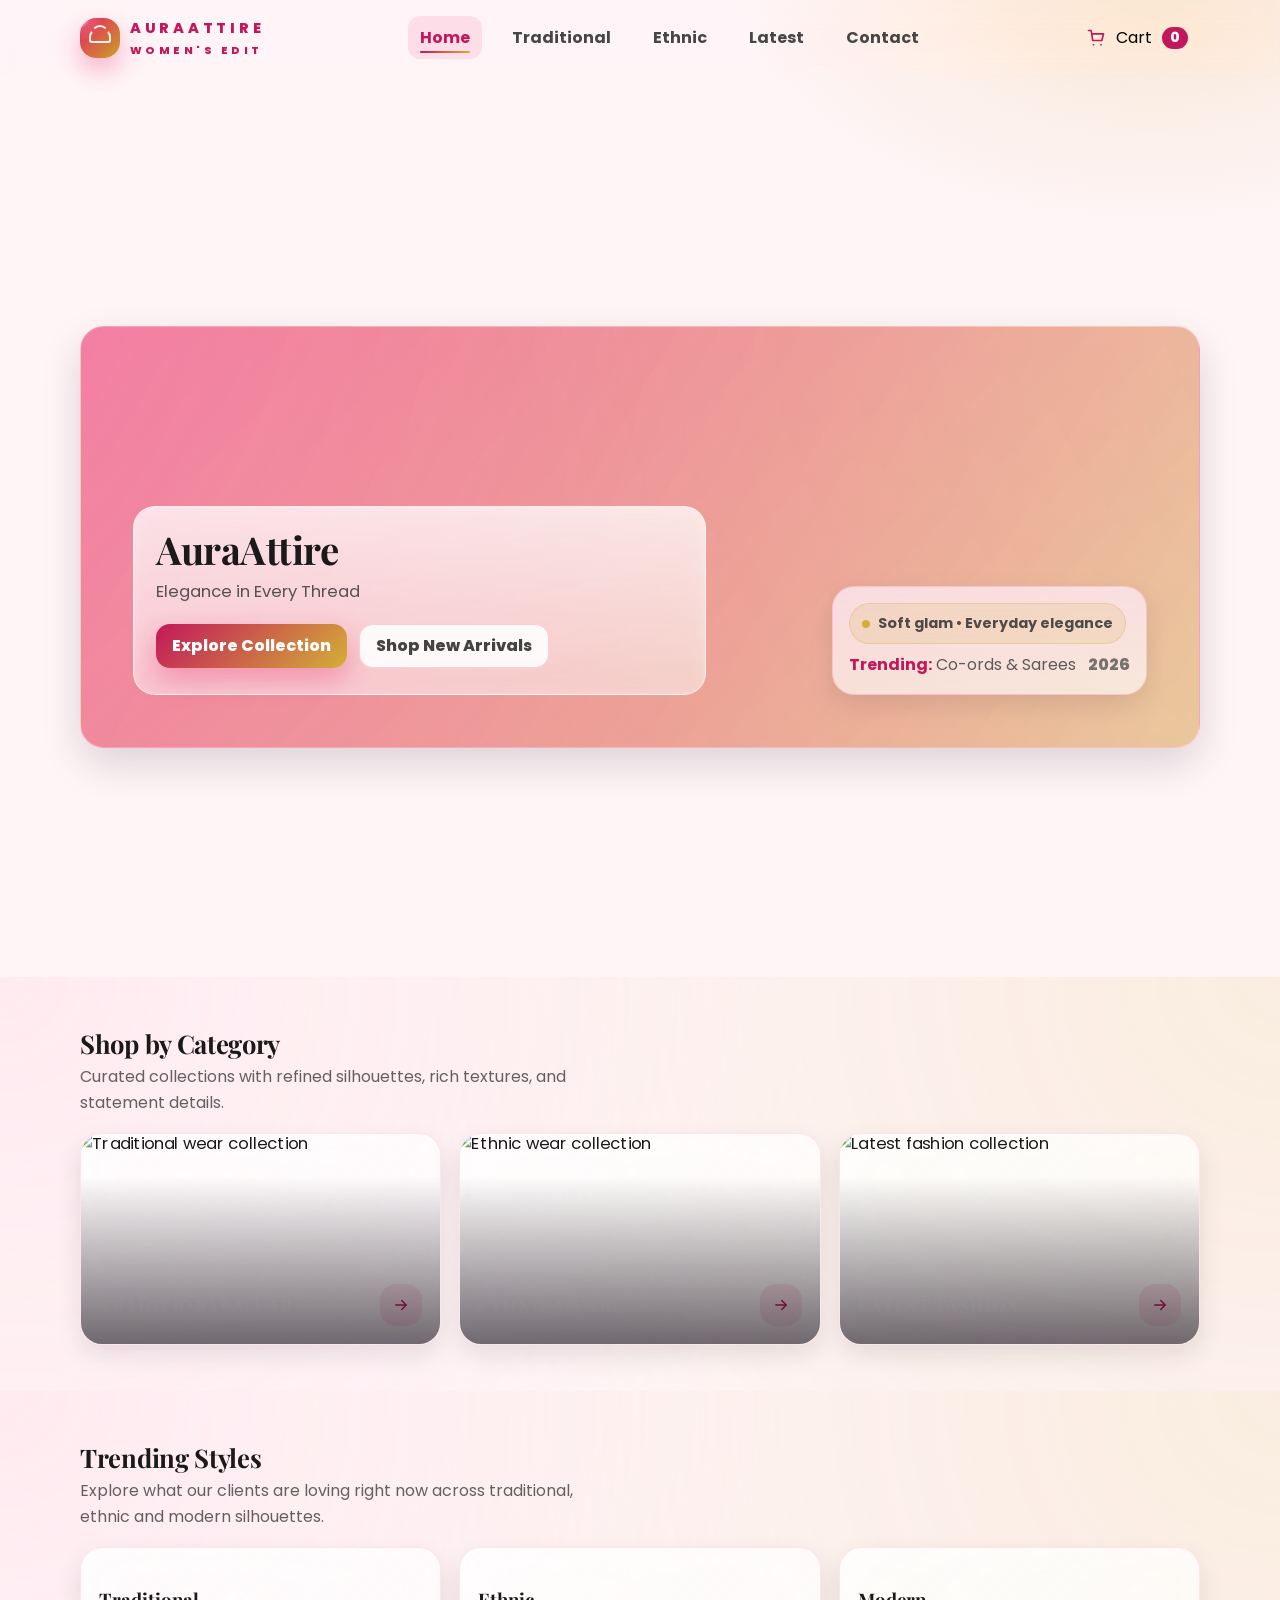
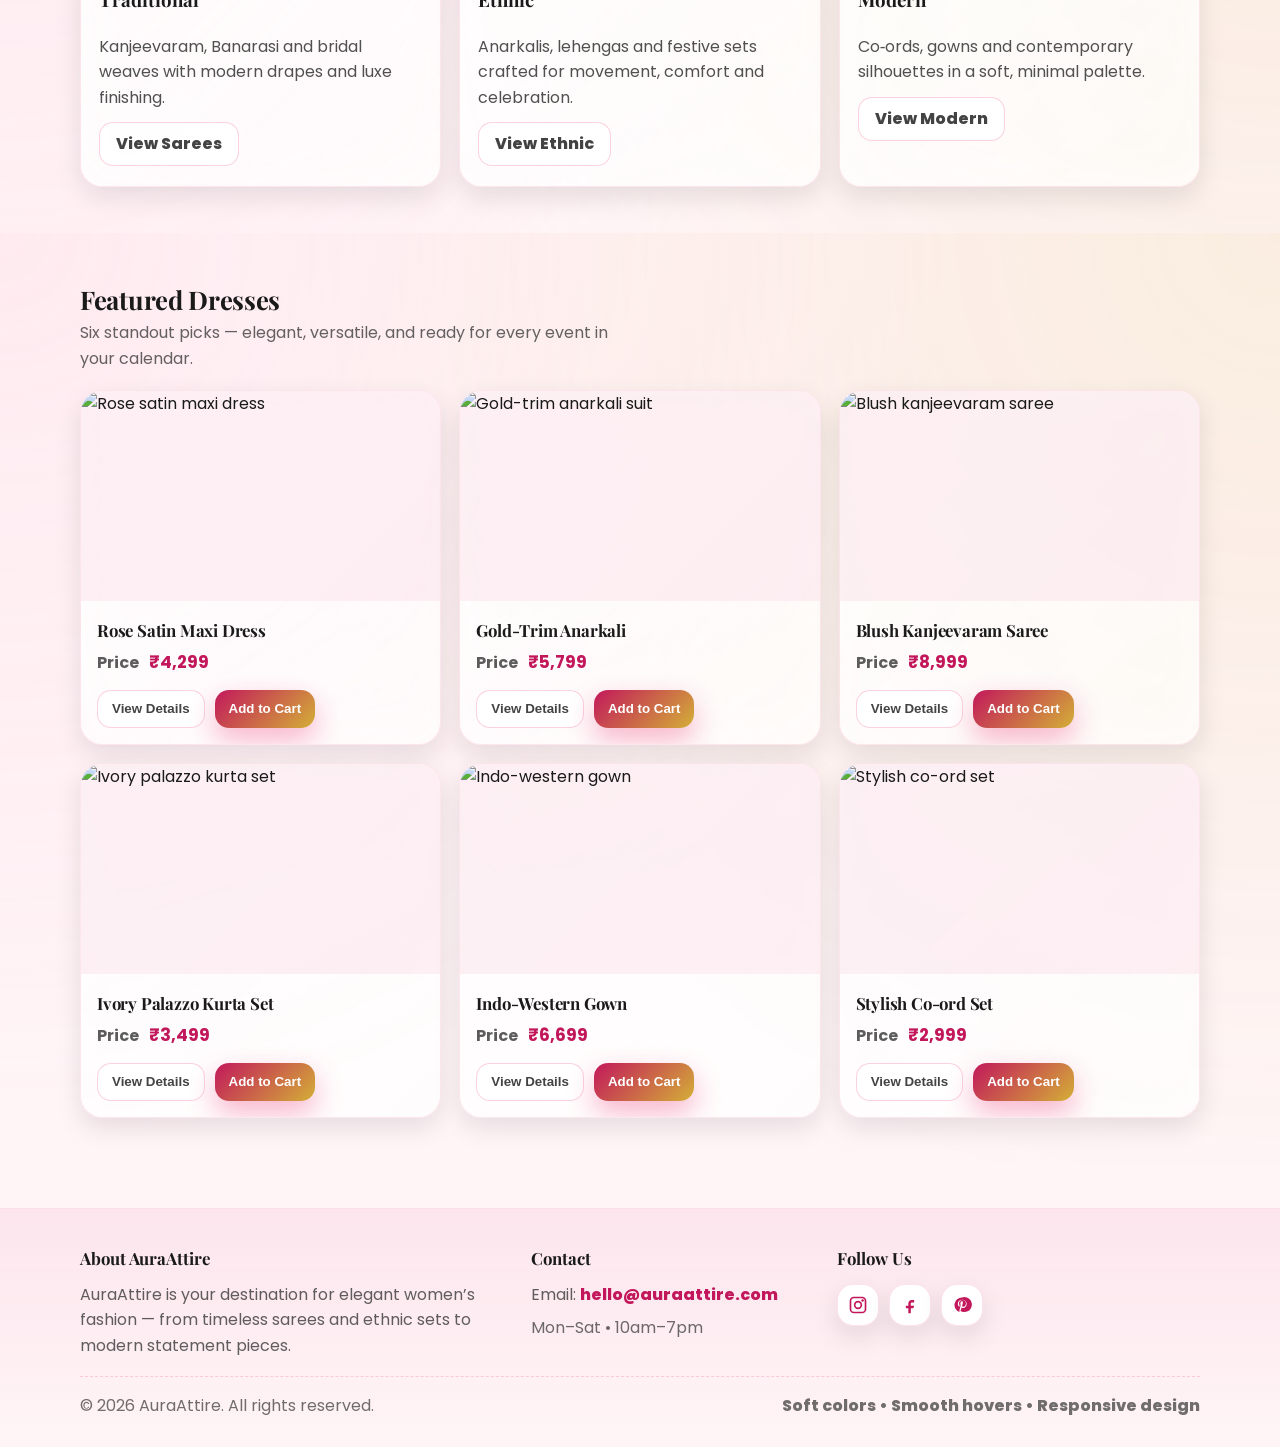
==== index.html @ 2ecc5da8 "Initial commit" ====
<!doctype html>
<html lang="en">
  <head>
    <meta charset="UTF-8" />
    <meta name="viewport" content="width=device-width, initial-scale=1.0" />
    <title>AuraAttire | Women’s Fashion</title>
    <link rel="preconnect" href="https://fonts.googleapis.com" />
    <link rel="preconnect" href="https://fonts.gstatic.com" crossorigin />
    <link
      href="https://fonts.googleapis.com/css2?family=Playfair+Display:wght@500;600;700;800&family=Poppins:wght@300;400;500;600;700;800&display=swap"
      rel="stylesheet"
    />
    <link rel="stylesheet" href="css/style.css" />
    <script defer src="js/script.js"></script>
  </head>
  <body>
    <a class="skip-link" href="#main">Skip to content</a>

    <header class="site-header">
      <div class="container nav" role="navigation" aria-label="Primary">
        <a class="logo" href="index.html" aria-label="AuraAttire home">
          <span class="logo-badge" aria-hidden="true"></span>
          <span class="logo-text-main">
            <span class="logo-wordmark">AuraAttire</span>
            <span class="logo-tagline">WOMEN'S EDIT</span>
          </span>
        </a>

        <button class="nav-toggle" type="button" aria-label="Open menu" aria-expanded="false">
          <span class="burger" aria-hidden="true">
            <span></span><span></span><span></span>
          </span>
        </button>

        <ul class="nav-links">
          <li><a class="active" href="index.html">Home</a></li>
          <li><a href="traditional.html">Traditional</a></li>
          <li><a href="ethnic.html">Ethnic</a></li>
          <li><a href="latest.html">Latest</a></li>
          <li><a href="contact.html">Contact</a></li>
        </ul>

        <div class="nav-right">
          <button class="cart cart-trigger" type="button" aria-label="Open cart">
            <svg class="cart-icon" viewBox="0 0 24 24" fill="none" aria-hidden="true">
              <path
                d="M7 7h14l-2 8H8L7 7Z"
                stroke="currentColor"
                stroke-width="2"
                stroke-linejoin="round"
              />
              <path d="M7 7 6 3H3" stroke="currentColor" stroke-width="2" stroke-linecap="round" />
              <path d="M9 21a1 1 0 1 0 0-2 1 1 0 0 0 0 2Z" fill="currentColor" />
              <path d="M18 21a1 1 0 1 0 0-2 1 1 0 0 0 0 2Z" fill="currentColor" />
            </svg>
            <span>Cart</span>
            <span id="cart-count" class="cart-count" aria-label="Items in cart">0</span>
          </button>
        </div>
      </div>
    </header>

    <main id="main">
      <div class="cart-overlay" aria-hidden="true">
        <aside class="cart-panel" aria-label="Shopping cart" aria-hidden="true">
          <header>
            <div>
              <h2>Your Cart</h2>
              <p class="cart-tagline">Review your AuraAttire favourites.</p>
            </div>
            <button class="cart-close" type="button" data-close-cart aria-label="Close cart">×</button>
          </header>
          <div class="cart-body">
            <p class="cart-empty">Your cart is empty. Add a few dresses you love.</p>
            <ul class="cart-items"></ul>
          </div>
          <div class="cart-summary">
            <div class="cart-summary-row">
              <span>Total</span>
              <strong class="cart-subtotal-amount">₹0</strong>
            </div>
            <div class="cart-actions">
              <button class="btn btn-outline" type="button" data-clear-cart>Clear</button>
              <button class="btn btn-primary" type="button" data-checkout>Proceed to Checkout</button>
            </div>
          </div>
        </aside>
      </div>
      <section class="hero">
        <div
          class="container hero-surface"
          style="
            --hero-image: url('https://images.unsplash.com/photo-1520975958221-4fc6a31ff2f6?auto=format&fit=crop&w=1600&q=80');
          "
        >
          <div class="hero-inner">
            <div class="hero-copy">
              <h1>AuraAttire</h1>
              <p>Elegance in Every Thread</p>
              <div class="hero-cta">
                <a class="btn btn-primary btn-wide" href="#categories">Explore Collection</a>
                <a class="btn btn-outline btn-wide" href="latest.html">Shop New Arrivals</a>
              </div>
            </div>

            <div class="hero-aside" aria-hidden="true">
              <div class="hero-chip">
                <div class="badge"><span class="dot"></span> Soft glam • Everyday elegance</div>
                <div class="line">
                  <span><strong>Trending:</strong> Co-ords & Sarees</span>
                  <span style="color: rgba(51, 51, 51, 0.65); font-weight: 800">2026</span>
                </div>
              </div>
            </div>
          </div>
        </div>
      </section>

      <section class="section" id="categories">
        <div class="container">
          <div class="section-head">
            <div>
              <h2>Shop by Category</h2>
              <p>Curated collections with refined silhouettes, rich textures, and statement details.</p>
            </div>
          </div>

          <div class="grid cols-3">
            <a class="card category-card" href="traditional.html">
              <div class="thumb">
                <img
                  src="https://images.unsplash.com/photo-1600185365483-26d7a4cc7519?auto=format&fit=crop&w=1200&q=80"
                  alt="Traditional wear collection"
                  loading="lazy"
                />
              </div>
              <div class="content">
                <h3>Traditional Wear</h3>
                <span class="arrow" aria-hidden="true">
                  <svg viewBox="0 0 24 24" width="18" height="18" fill="none">
                    <path d="M5 12h12" stroke="currentColor" stroke-width="2" stroke-linecap="round" />
                    <path
                      d="M13 6l6 6-6 6"
                      stroke="currentColor"
                      stroke-width="2"
                      stroke-linecap="round"
                      stroke-linejoin="round"
                    />
                  </svg>
                </span>
              </div>
            </a>

            <a class="card category-card" href="ethnic.html">
              <div class="thumb">
                <img
                  src="https://images.unsplash.com/photo-1520975742035-66ee20023ba6?auto=format&fit=crop&w=1200&q=80"
                  alt="Ethnic wear collection"
                  loading="lazy"
                />
              </div>
              <div class="content">
                <h3>Ethnic Wear</h3>
                <span class="arrow" aria-hidden="true">
                  <svg viewBox="0 0 24 24" width="18" height="18" fill="none">
                    <path d="M5 12h12" stroke="currentColor" stroke-width="2" stroke-linecap="round" />
                    <path
                      d="M13 6l6 6-6 6"
                      stroke="currentColor"
                      stroke-width="2"
                      stroke-linecap="round"
                      stroke-linejoin="round"
                    />
                  </svg>
                </span>
              </div>
            </a>

            <a class="card category-card" href="latest.html">
              <div class="thumb">
                <img
                  src="https://images.unsplash.com/photo-1520975682035-66ee20023ba6?auto=format&fit=crop&w=1200&q=80"
                  alt="Latest fashion collection"
                  loading="lazy"
                />
              </div>
              <div class="content">
                <h3>Latest Fashion</h3>
                <span class="arrow" aria-hidden="true">
                  <svg viewBox="0 0 24 24" width="18" height="18" fill="none">
                    <path d="M5 12h12" stroke="currentColor" stroke-width="2" stroke-linecap="round" />
                    <path
                      d="M13 6l6 6-6 6"
                      stroke="currentColor"
                      stroke-width="2"
                      stroke-linecap="round"
                      stroke-linejoin="round"
                    />
                  </svg>
                </span>
              </div>
            </a>
          </div>
        </div>
      </section>

      <section class="section">
        <div class="container">
          <div class="section-head">
            <div>
              <h2>Trending Styles</h2>
              <p>Explore what our clients are loving right now across traditional, ethnic and modern silhouettes.</p>
            </div>
          </div>

          <div class="grid cols-3">
            <article class="card">
              <div class="content" style="padding: 18px 18px 20px">
                <h3>Traditional</h3>
                <p style="margin: 6px 0 12px; color: rgba(26, 26, 26, 0.76)">
                  Kanjeevaram, Banarasi and bridal weaves with modern drapes and luxe finishing.
                </p>
                <a href="traditional.html" class="btn btn-outline btn-wide">View Sarees</a>
              </div>
            </article>

            <article class="card">
              <div class="content" style="padding: 18px 18px 20px">
                <h3>Ethnic</h3>
                <p style="margin: 6px 0 12px; color: rgba(26, 26, 26, 0.76)">
                  Anarkalis, lehengas and festive sets crafted for movement, comfort and celebration.
                </p>
                <a href="ethnic.html" class="btn btn-outline btn-wide">View Ethnic</a>
              </div>
            </article>

            <article class="card">
              <div class="content" style="padding: 18px 18px 20px">
                <h3>Modern</h3>
                <p style="margin: 6px 0 12px; color: rgba(26, 26, 26, 0.76)">
                  Co‑ords, gowns and contemporary silhouettes in a soft, minimal palette.
                </p>
                <a href="latest.html" class="btn btn-outline btn-wide">View Modern</a>
              </div>
            </article>
          </div>
        </div>
      </section>

      <section class="section">
        <div class="container">
          <div class="section-head">
            <div>
              <h2>Featured Dresses</h2>
              <p>Six standout picks — elegant, versatile, and ready for every event in your calendar.</p>
            </div>
          </div>

          <div class="grid products">
            <article class="card product-card" data-name="Rose Satin Maxi Dress" data-price="₹4,299">
              <div class="thumb">
                <img
                  src="https://images.unsplash.com/photo-1520975867597-0e8a0c2c18b8?auto=format&fit=crop&w=1200&q=80"
                  alt="Rose satin maxi dress"
                  loading="lazy"
                />
              </div>
              <div class="content">
                <h3>Rose Satin Maxi Dress</h3>
                <p class="price">Price <span>₹4,299</span></p>
                <div class="actions">
                  <button class="btn btn-outline view-details" type="button">View Details</button>
                  <button class="btn btn-primary add-to-cart" type="button">Add to Cart</button>
                </div>
              </div>
            </article>

            <article class="card product-card" data-name="Gold-Trim Anarkali" data-price="₹5,799">
              <div class="thumb">
                <img
                  src="https://images.unsplash.com/photo-1542291026-7eec264c27ff?auto=format&fit=crop&w=1200&q=80"
                  alt="Gold-trim anarkali suit"
                  loading="lazy"
                />
              </div>
              <div class="content">
                <h3>Gold-Trim Anarkali</h3>
                <p class="price">Price <span>₹5,799</span></p>
                <div class="actions">
                  <button class="btn btn-outline view-details" type="button">View Details</button>
                  <button class="btn btn-primary add-to-cart" type="button">Add to Cart</button>
                </div>
              </div>
            </article>

            <article class="card product-card" data-name="Blush Kanjeevaram Saree" data-price="₹8,999">
              <div class="thumb">
                <img
                  src="https://images.unsplash.com/photo-1520975940101-3d0e38f8a1a2?auto=format&fit=crop&w=1200&q=80"
                  alt="Blush kanjeevaram saree"
                  loading="lazy"
                />
              </div>
              <div class="content">
                <h3>Blush Kanjeevaram Saree</h3>
                <p class="price">Price <span>₹8,999</span></p>
                <div class="actions">
                  <button class="btn btn-outline view-details" type="button">View Details</button>
                  <button class="btn btn-primary add-to-cart" type="button">Add to Cart</button>
                </div>
              </div>
            </article>

            <article class="card product-card" data-name="Ivory Palazzo Kurta Set" data-price="₹3,499">
              <div class="thumb">
                <img
                  src="https://images.unsplash.com/photo-1512436991641-6745cdb1723f?auto=format&fit=crop&w=1200&q=80"
                  alt="Ivory palazzo kurta set"
                  loading="lazy"
                />
              </div>
              <div class="content">
                <h3>Ivory Palazzo Kurta Set</h3>
                <p class="price">Price <span>₹3,499</span></p>
                <div class="actions">
                  <button class="btn btn-outline view-details" type="button">View Details</button>
                  <button class="btn btn-primary add-to-cart" type="button">Add to Cart</button>
                </div>
              </div>
            </article>

            <article class="card product-card" data-name="Indo‑Western Gown" data-price="₹6,699">
              <div class="thumb">
                <img
                  src="https://images.unsplash.com/photo-1520975939237-9a0b9f3dd5e0?auto=format&fit=crop&w=1200&q=80"
                  alt="Indo-western gown"
                  loading="lazy"
                />
              </div>
              <div class="content">
                <h3>Indo‑Western Gown</h3>
                <p class="price">Price <span>₹6,699</span></p>
                <div class="actions">
                  <button class="btn btn-outline view-details" type="button">View Details</button>
                  <button class="btn btn-primary add-to-cart" type="button">Add to Cart</button>
                </div>
              </div>
            </article>

            <article class="card product-card" data-name="Stylish Co‑ord Set" data-price="₹2,999">
              <div class="thumb">
                <img
                  src="https://images.unsplash.com/photo-1520975909451-6e3f1d89c823?auto=format&fit=crop&w=1200&q=80"
                  alt="Stylish co-ord set"
                  loading="lazy"
                />
              </div>
              <div class="content">
                <h3>Stylish Co‑ord Set</h3>
                <p class="price">Price <span>₹2,999</span></p>
                <div class="actions">
                  <button class="btn btn-outline view-details" type="button">View Details</button>
                  <button class="btn btn-primary add-to-cart" type="button">Add to Cart</button>
                </div>
              </div>
            </article>
          </div>
        </div>
      </section>

      <footer class="footer">
        <div class="container">
          <div class="footer-grid">
            <div>
              <h3>About AuraAttire</h3>
              <p>
                AuraAttire is your destination for elegant women’s fashion — from timeless sarees and ethnic sets to modern
                statement pieces.
              </p>
            </div>
            <div>
              <h3>Contact</h3>
              <p>Email: <a href="mailto:hello@auraattire.com" style="color: var(--primary); font-weight: 800">hello@auraattire.com</a></p>
              <p style="margin-top: 8px; color: rgba(51, 51, 51, 0.72)">Mon–Sat • 10am–7pm</p>
            </div>
            <div>
              <h3>Follow Us</h3>
              <div class="social" aria-label="Social links">
                <a href="#" aria-label="Instagram">
                  <svg viewBox="0 0 24 24" fill="none" aria-hidden="true">
                    <path
                      d="M7 3h10a4 4 0 0 1 4 4v10a4 4 0 0 1-4 4H7a4 4 0 0 1-4-4V7a4 4 0 0 1 4-4Z"
                      stroke="currentColor"
                      stroke-width="2"
                    />
                    <path
                      d="M12 16a4 4 0 1 0 0-8 4 4 0 0 0 0 8Z"
                      stroke="currentColor"
                      stroke-width="2"
                    />
                    <path d="M17.5 6.5h.01" stroke="currentColor" stroke-width="3" stroke-linecap="round" />
                  </svg>
                </a>
                <a href="#" aria-label="Facebook">
                  <svg viewBox="0 0 24 24" fill="none" aria-hidden="true">
                    <path
                      d="M14 9h3V6h-3c-2.2 0-4 1.8-4 4v3H7v3h3v6h3v-6h3l1-3h-4v-3c0-.6.4-1 1-1Z"
                      fill="currentColor"
                    />
                  </svg>
                </a>
                <a href="#" aria-label="Pinterest">
                  <svg viewBox="0 0 24 24" fill="none" aria-hidden="true">
                    <path
                      d="M12 3a9 9 0 0 0-3 17.5c-.1-.8-.1-2 .1-2.9l1.3-5.4S10.1 11 10.1 10c0-1.4.8-2.4 1.8-2.4.8 0 1.2.6 1.2 1.4 0 .9-.5 2.2-.8 3.4-.2 1 .4 1.8 1.4 1.8 1.7 0 3-1.8 3-4.3 0-2.2-1.6-3.8-4-3.8-2.7 0-4.3 2-4.3 4.1 0 .8.3 1.7.7 2.2.1.1.1.2.1.3l-.3 1.1c0 .2-.2.2-.3.1-1-.5-1.6-2-1.6-3.2 0-2.6 1.9-5 5.5-5 2.9 0 5.1 2.1 5.1 4.8 0 2.9-1.8 5.2-4.3 5.2-.8 0-1.6-.4-1.8-.9l-.5 2c-.2.8-.6 1.8-.9 2.4A9 9 0 1 0 12 3Z"
                      fill="currentColor"
                    />
                  </svg>
                </a>
              </div>
            </div>
          </div>

          <div class="footnote">
            <span>© <span id="year">2026</span> AuraAttire. All rights reserved.</span>
            <span style="font-weight: 750">Soft colors • Smooth hovers • Responsive design</span>
          </div>
        </div>
      </footer>
    </main>

    <script>
      document.getElementById("year").textContent = String(new Date().getFullYear());
    </script>
  </body>
</html>
---- css/style.css ----
:root{
  --primary:#C2185B;
  --primary-deep:#8C1341;
  --secondary:#F8BBD0;
  --accent:#D4AF37;
  --accent-soft:rgba(201,162,39,.18);
  --text:#1A1A1A;
  --bg:#FFF5F7;
  --card:#ffffff;
  --muted:#6b6b6b;
  --shadow:0 16px 40px rgba(15, 5, 20, .14);
  --shadow-soft:0 10px 26px rgba(15, 5, 20, .10);
  --radius:22px;
  --radius-sm:16px;
  --max:1120px;
  --hero-parallax:0px;
}

*{box-sizing:border-box}
html{
  scroll-behavior:smooth;
}
html,body{
  min-height:100%;
}
body{
  margin:0;
  font-family:"Poppins", system-ui, -apple-system, BlinkMacSystemFont, "Segoe UI", sans-serif;
  color:var(--text);
  background:
    radial-gradient(1100px 550px at 20% -10%, rgba(233,30,99,.14), transparent 55%),
    radial-gradient(900px 500px at 90% 0%, rgba(201,162,39,.16), transparent 45%),
    var(--bg);
  line-height:1.6;
  -webkit-font-smoothing:antialiased;
  transition:background .6s ease, color .3s ease;
}

html:not(.page-ready) body{
  opacity:0;
  transform:translateY(8px);
}
html.page-ready body{
  opacity:1;
  transform:translateY(0);
  transition:opacity .55s ease, transform .55s ease;
}

h1,h2,h3{
  font-family:"Playfair Display", "Times New Roman", serif;
}

img{max-width:100%; display:block}
a{color:inherit; text-decoration:none}

.container{
  width:min(var(--max), calc(100% - 40px));
  margin-inline:auto;
}

.skip-link{
  position:absolute;
  left:-999px;
  top:0;
  padding:10px 12px;
  background:var(--card);
  border-radius:10px;
  box-shadow:var(--shadow-soft);
  z-index:1000;
}
.skip-link:focus{left:16px; top:16px}

/* Header / Nav */
.site-header{
  position:sticky;
  top:0;
  z-index:50;
  backdrop-filter:saturate(140%) blur(12px);
  -webkit-backdrop-filter:saturate(140%) blur(12px);
  background:linear-gradient(180deg, rgba(255,245,247,.02), rgba(255,245,247,.08));
  border-bottom:1px solid transparent;
  transition:background .28s ease, box-shadow .28s ease, border-color .28s ease, transform .18s ease;
}
html.is-scrolled .site-header{
  background:rgba(255,245,247,.94);
  border-color:rgba(233,30,99,.10);
  box-shadow:0 10px 30px rgba(15,5,20,.10);
}
.nav{
  height:76px;
  display:flex;
  align-items:center;
  justify-content:space-between;
  gap:16px;
}
.logo{
  font-weight:800;
  letter-spacing:.22em;
  font-size:1.32rem;
  display:flex;
  align-items:center;
  gap:10px;
  text-transform:uppercase;
}
.logo span{color:var(--primary)}
.logo-badge{
  position:relative;
  width:40px; height:40px;
  border-radius:16px;
  background:radial-gradient(circle at 0 0, #fff 0, rgba(255,255,255,.15) 18%, transparent 40%),
             linear-gradient(135deg, rgba(233,30,99,1), rgba(201,162,39,1));
  box-shadow:0 12px 26px rgba(233,30,99,.32);
  flex-shrink:0;
}
.logo-badge::before,
.logo-badge::after{
  content:"";
  position:absolute;
  left:50%;
  transform:translateX(-50%);
}
.logo-badge::before{
  top:11px;
  width:18px;
  height:10px;
  border-radius:8px 8px 3px 3px;
  border:2px solid rgba(255,255,255,.92);
  border-top-color:transparent;
}
.logo-badge::after{
  top:7px;
  width:14px;
  height:8px;
  border-radius:10px 10px 0 0;
  border-top:2px solid rgba(255,255,255,.92);
  border-left:2px solid transparent;
  border-right:2px solid transparent;
}
.logo-text-main{
  display:flex;
  flex-direction:column;
  gap:2px;
}
.logo-wordmark{
  letter-spacing:.26em;
  font-size:.9rem;
}
.logo-tagline{
  font-size:.68rem;
  letter-spacing:.32em;
  text-transform:uppercase;
  color:rgba(51,51,51,.7);
}

.nav-links{
  list-style:none;
  display:flex;
  align-items:center;
  gap:18px;
  margin:0;
  padding:0;
}
.nav-links a{
  position:relative;
  font-weight:650;
  color:rgba(51,51,51,.9);
  padding:10px 12px;
  border-radius:12px;
  transition:transform .2s ease, background .2s ease, color .2s ease;
}
.nav-links a::after{
  content:"";
  position:absolute;
  left:12px;
  right:12px;
  bottom:6px;
  height:2px;
  border-radius:999px;
  background:linear-gradient(90deg, var(--primary), var(--accent));
  transform-origin:left;
  transform:scaleX(0);
  opacity:0;
  transition:transform .22s ease, opacity .22s ease;
}
.nav-links a:hover{
  background:rgba(233,30,99,.04);
  color:var(--primary);
  transform:translateY(-1px);
}
.nav-links a.active{
  background:rgba(233,30,99,.10);
  color:var(--primary);
}
.nav-links a:hover::after,
.nav-links a.active::after{
  transform:scaleX(1);
  opacity:1;
}

.nav-right{
  display:flex;
  align-items:center;
  gap:10px;
}
.cart{
  display:flex;
  align-items:center;
  gap:10px;
  padding:10px 12px;
  border-radius:14px;
  background:rgba(252,228,236,.70);
  border:1px solid rgba(233,30,99,.10);
}
.cart-trigger{
  cursor:pointer;
  border:none;
  background:transparent;
  font:inherit;
}
.cart-trigger:hover{
  box-shadow:0 10px 24px rgba(233,30,99,.25);
  transform:translateY(-1px);
}
.cart-icon{
  width:20px; height:20px;
  color:var(--primary);
}
.cart-count{
  min-width:26px;
  height:22px;
  padding:0 8px;
  display:inline-flex;
  align-items:center;
  justify-content:center;
  border-radius:999px;
  background:var(--primary);
  color:white;
  font-weight:800;
  font-size:.85rem;
  transition:transform .18s ease;
}
.cart-count.bump{transform:scale(1.12)}

.nav-toggle{
  display:none;
  width:44px; height:44px;
  border-radius:14px;
  border:1px solid rgba(233,30,99,.12);
  background:rgba(255,255,255,.65);
  cursor:pointer;
  align-items:center;
  justify-content:center;
  transition:transform .2s ease, background .2s ease;
}
.nav-toggle:hover{transform:translateY(-1px); background:white}
.burger{
  width:18px; height:14px;
  position:relative;
}
.burger span{
  position:absolute;
  left:0; right:0;
  height:2px;
  background:rgba(51,51,51,.85);
  border-radius:999px;
  transition:transform .2s ease, top .2s ease, opacity .2s ease, width .2s ease;
}
.burger span:nth-child(1){top:0}
.burger span:nth-child(2){top:6px}
.burger span:nth-child(3){top:12px}

body.nav-open .burger span:nth-child(1){top:6px; transform:rotate(45deg)}
body.nav-open .burger span:nth-child(2){opacity:0}
body.nav-open .burger span:nth-child(3){top:6px; transform:rotate(-45deg)}

/* Hero */
.hero{
  position:relative;
  padding:80px 0 60px;
  min-height:100vh;
  display:flex;
  align-items:center;
}
.hero-surface{
  position:relative;
  border-radius:24px;
  overflow:hidden;
  box-shadow:var(--shadow);
  border:1px solid rgba(233,30,99,.10);
  background:
    linear-gradient(120deg, rgba(233,30,99,.35), rgba(201,162,39,.22)),
    var(--hero-image, none);
  background-size:cover;
  background-position:center calc(50% + var(--hero-parallax));
}
.hero-surface::before{
  content:"";
  position:absolute;
  inset:-30%;
  background:
    radial-gradient(circle at 0 0, rgba(255,255,255,.32), transparent 55%),
    radial-gradient(circle at 100% 0, rgba(255,255,255,.16), transparent 55%),
    linear-gradient(135deg, rgba(233,30,99,.58), rgba(201,162,39,.36));
  mix-blend-mode:soft-light;
  opacity:.8;
  pointer-events:none;
  animation:heroGradient 16s ease-in-out infinite alternate;
}
.hero-inner{
  display:grid;
  grid-template-columns: 1.15fr .85fr;
  gap:18px;
  padding:52px;
  min-height:420px;
  align-items:end;
  position:relative;
  z-index:1;
}
.hero-copy{
  padding:22px 22px 26px;
  border-radius:22px;
  background:linear-gradient(180deg, rgba(255,255,255,.82), rgba(255,255,255,.62));
  border:1px solid rgba(255,255,255,.6);
  backdrop-filter: blur(8px);
  -webkit-backdrop-filter: blur(8px);
}
.hero h1{
  margin:0 0 10px;
  font-size:clamp(2.2rem, 3vw, 3.2rem);
  line-height:1.05;
  letter-spacing:-.5px;
}
.hero p{
  margin:0 0 18px;
  color:rgba(51,51,51,.82);
  font-size:1.03rem;
}
.hero-cta{
  display:flex;
  gap:12px;
  flex-wrap:wrap;
}

.hero-aside{
  align-self:stretch;
  display:flex;
  align-items:flex-end;
  justify-content:flex-end;
}
.hero-chip{
  max-width:320px;
  margin-left:auto;
  padding:16px 16px;
  border-radius:22px;
  background:linear-gradient(180deg, rgba(252,228,236,.86), rgba(255,255,255,.62));
  border:1px solid rgba(233,30,99,.14);
  box-shadow:var(--shadow-soft);
}
.hero-chip strong{color:var(--primary)}
.hero-chip .line{
  display:flex;
  align-items:center;
  justify-content:space-between;
  gap:12px;
  margin-top:8px;
  color:rgba(51,51,51,.78);
}
.badge{
  display:inline-flex;
  align-items:center;
  gap:8px;
  padding:8px 12px;
  border-radius:999px;
  background:rgba(201,162,39,.14);
  border:1px solid rgba(201,162,39,.25);
  font-weight:700;
  color:rgba(51,51,51,.86);
  font-size:.9rem;
}
.dot{
  width:8px; height:8px;
  border-radius:999px;
  background:var(--accent);
}

/* Sections */
.section{
  padding:46px 0;
  position:relative;
  isolation:isolate;
}
.section::before{
  content:"";
  position:absolute;
  inset:0;
  background:
    radial-gradient(circle at 0 0, rgba(252,187,208,.26), transparent 60%),
    radial-gradient(circle at 100% 0, rgba(212,175,55,.18), transparent 65%);
  opacity:.65;
  mix-blend-mode:soft-light;
  z-index:-1;
  animation:sectionGlow 24s ease-in-out infinite alternate;
}
.section-head{
  display:flex;
  align-items:flex-end;
  justify-content:space-between;
  gap:18px;
  margin-bottom:18px;
}
.section-head h2{
  margin:0;
  font-size:1.6rem;
  letter-spacing:-.3px;
}
.section-head p{
  margin:0;
  color:rgba(51,51,51,.76);
  max-width:54ch;
}

/* Cards / Grids */
.grid{
  display:grid;
  gap:18px;
}
.grid.cols-3{grid-template-columns:repeat(3, 1fr)}
.grid.products{grid-template-columns:repeat(3, 1fr)}

.card{
  background:linear-gradient(135deg, rgba(255,255,255,.86), rgba(255,255,255,.72));
  border-radius:var(--radius);
  box-shadow:var(--shadow-soft);
  border:1px solid rgba(233,30,99,.10);
  overflow:hidden;
  transition:transform .22s ease, box-shadow .22s ease, border-color .22s ease, background .22s ease;
  backdrop-filter:blur(20px);
}
.card:hover{
  transform:translateY(-6px);
  box-shadow:0 16px 40px rgba(20, 10, 20, .14);
  border-color:rgba(233,30,99,.18);
}

.category-card .thumb{
  height:210px;
  position:relative;
  overflow:hidden;
}
.category-card img{
  width:100%;
  height:100%;
  object-fit:cover;
  transform:scale(1.03);
  transition:transform .35s ease;
  filter:saturate(1.05);
}
.category-card::after{
  content:"";
  position:absolute;
  inset:0;
  background:linear-gradient(180deg, transparent 20%, rgba(10,0,10,.65));
  opacity:.9;
  transition:opacity .35s ease;
  pointer-events:none;
}
.category-card .content{
  position:absolute;
  inset:auto 18px 18px;
  display:flex;
  align-items:center;
  justify-content:space-between;
  gap:12px;
  color:#fff;
}
.category-card h3{
  margin:0;
  font-size:1.08rem;
  letter-spacing:.06em;
  text-transform:uppercase;
}
.arrow{
  width:42px; height:42px;
  border-radius:16px;
  display:grid;
  place-items:center;
  background:rgba(233,30,99,.10);
  color:var(--primary);
  transition:transform .2s ease, background .2s ease;
}
.category-card:hover .arrow{transform:translateX(2px); background:rgba(233,30,99,.14)}

.product-card .thumb{
  height:210px;
  overflow:hidden;
  position:relative;
  background:rgba(252,228,236,.55);
}
.product-card img{
  width:100%;
  height:100%;
  object-fit:cover;
  transition:transform .35s ease;
}
.product-card:hover img{transform:scale(1.08)}
.product-card .content{
  padding:16px;
}
.product-card h3{
  margin:0 0 6px;
  font-size:1.05rem;
  letter-spacing:-.2px;
}
.price{
  display:flex;
  align-items:center;
  gap:10px;
  margin:0 0 14px;
  color:rgba(51,51,51,.80);
  font-weight:700;
}
.price span{
  font-size:1.05rem;
  color:var(--primary);
}
.actions{
  display:flex;
  gap:10px;
}

/* Buttons */
.btn{
  border:none;
  border-radius:14px;
  padding:11px 14px;
  font-weight:800;
  cursor:pointer;
  transition:transform .18s ease, box-shadow .18s ease, background .18s ease, color .18s ease, border-color .18s ease;
  display:inline-flex;
  align-items:center;
  justify-content:center;
  gap:10px;
  line-height:1;
  user-select:none;
  position:relative;
  overflow:hidden;
}
.btn::after{
  content:"";
  position:absolute;
  inset:0;
  background:radial-gradient(circle at center, rgba(255,255,255,.35), transparent 55%);
  opacity:0;
  transform:scale(0.8);
  transition:opacity .25s ease, transform .25s ease;
}
.btn:active{transform:translateY(1px)}
.btn-primary{
  background:linear-gradient(135deg, var(--primary), var(--accent));
  color:white;
  box-shadow:0 12px 28px rgba(233,30,99,.32);
}
.btn-primary:hover{
  box-shadow:0 16px 36px rgba(233,30,99,.4);
  background:linear-gradient(135deg, var(--primary-deep), var(--accent));
}
.btn-primary:hover::after,
.btn-outline:hover::after{
  opacity:1;
  transform:scale(1);
}
.btn-outline{
  background:rgba(255,255,255,.9);
  color:rgba(51,51,51,.92);
  border:1px solid rgba(233,30,99,.20);
}
.btn-outline:hover{
  background:rgba(233,30,99,.06);
  border-color:rgba(233,30,99,.30);
  color:var(--primary);
}
.btn-wide{padding:13px 16px}

/* Page heading */
.page-title{
  display:flex;
  align-items:flex-end;
  justify-content:space-between;
  gap:16px;
  margin:22px 0 6px;
}
.page-title h1{margin:0; font-size:1.8rem}
.crumb{
  color:rgba(51,51,51,.74);
  font-weight:650;
}
.crumb a{color:var(--primary)}

/* Contact */
.contact-wrap{
  display:grid;
  grid-template-columns: 1.15fr .85fr;
  gap:18px;
  align-items:start;
}
.panel{
  background:rgba(255,255,255,.75);
  border:1px solid rgba(233,30,99,.12);
  border-radius:var(--radius);
  box-shadow:var(--shadow-soft);
  padding:18px;
}
form .field{
  display:flex;
  flex-direction:column;
  gap:7px;
  margin-bottom:12px;
}
label{font-weight:750; color:rgba(51,51,51,.86)}
input, textarea{
  width:100%;
  padding:12px 12px;
  border-radius:14px;
  border:1px solid rgba(233,30,99,.18);
  background:rgba(255,255,255,.86);
  outline:none;
  font:inherit;
}
textarea{min-height:140px; resize:vertical}
input:focus, textarea:focus{border-color:rgba(233,30,99,.40); box-shadow:0 0 0 4px rgba(233,30,99,.10)}

.info-list{
  display:grid;
  gap:12px;
}
.info-item{
  padding:14px;
  border-radius:16px;
  background:rgba(252,228,236,.55);
  border:1px solid rgba(233,30,99,.10);
}
.info-item .k{font-weight:850; color:var(--primary)}
.info-item .v{color:rgba(51,51,51,.82)}

/* Footer */
.footer{
  margin-top:44px;
  padding:36px 0 28px;
  background:linear-gradient(180deg, rgba(252,228,236,.96), rgba(255,245,247,1));
  border-top:1px solid rgba(233,30,99,.10);
}
.footer-grid{
  display:grid;
  grid-template-columns: 1.2fr .8fr 1fr;
  gap:16px;
}
.footer h3{
  margin:0 0 10px;
  font-size:1.05rem;
}
.footer p{margin:0; color:rgba(51,51,51,.78)}
.social{
  display:flex;
  gap:10px;
  margin-top:12px;
}
.social a{
  width:42px; height:42px;
  border-radius:16px;
  display:grid;
  place-items:center;
  background:white;
  border:1px solid rgba(233,30,99,.12);
  box-shadow:var(--shadow-soft);
  transition:transform .18s ease, background .18s ease;
}
.social a:hover{transform:translateY(-2px); background:rgba(233,30,99,.07)}
.social svg{width:20px; height:20px; color:var(--primary)}
.footnote{
  margin-top:18px;
  padding-top:16px;
  border-top:1px dashed rgba(233,30,99,.18);
  display:flex;
  justify-content:space-between;
  gap:12px;
  color:rgba(51,51,51,.70);
  flex-wrap:wrap;
}

/* Cart drawer */
.cart-overlay{
  position:fixed;
  inset:0;
  background:rgba(15,5,20,.25);
  backdrop-filter:blur(12px);
  -webkit-backdrop-filter:blur(12px);
  opacity:0;
  pointer-events:none;
  transition:opacity .25s ease;
  z-index:60;
}
.cart-panel{
  position:fixed;
  top:0;
  right:0;
  width:min(360px, 100%);
  height:100%;
  background:linear-gradient(180deg, rgba(255,255,255,.95), rgba(252,228,236,.96));
  box-shadow:-16px 0 40px rgba(15,5,20,.25);
  padding:20px 18px 18px;
  transform:translateX(100%);
  transition:transform .3s ease;
  display:flex;
  flex-direction:column;
  gap:14px;
}
.cart-panel header{
  display:flex;
  justify-content:space-between;
  align-items:center;
  gap:12px;
}
.cart-panel h2{
  margin:0;
  font-size:1.1rem;
}
.cart-tagline{
  margin:0;
  font-size:.8rem;
  color:rgba(51,51,51,.7);
}
.cart-close{
  border:none;
  background:rgba(255,255,255,.9);
  border-radius:999px;
  width:30px;
  height:30px;
  display:grid;
  place-items:center;
  cursor:pointer;
  font-size:1.2rem;
  line-height:1;
}
.cart-body{
  flex:1;
  min-height:0;
  overflow:auto;
  padding-right:4px;
}
.cart-items{
  list-style:none;
  margin:0;
  padding:0;
  display:grid;
  gap:10px;
}
.cart-line{
  display:flex;
  align-items:flex-start;
  justify-content:space-between;
  gap:8px;
  padding:10px 10px;
  border-radius:14px;
  background:rgba(255,255,255,.9);
  border:1px solid rgba(233,30,99,.14);
}
.cart-line .name{
  font-weight:700;
}
.cart-line .meta{
  font-size:.9rem;
  color:rgba(51,51,51,.7);
}
.remove-line{
  border:none;
  background:transparent;
  cursor:pointer;
  font-size:1.1rem;
  line-height:1;
  padding:0 4px;
  color:rgba(51,51,51,.6);
}
.cart-empty{
  padding:10px 2px;
  font-size:.9rem;
  color:rgba(51,51,51,.7);
}
.cart-summary{
  border-top:1px dashed rgba(233,30,99,.25);
  padding-top:10px;
  margin-top:8px;
  display:grid;
  gap:8px;
  font-size:.9rem;
  position:sticky;
  bottom:0;
  background:linear-gradient(180deg, rgba(255,255,255,.96), rgba(252,228,236,.98));
}
.cart-summary-row{
  display:flex;
  justify-content:space-between;
  align-items:center;
}
.cart-summary-row strong{
  font-size:1rem;
}
.cart-actions{
  display:flex;
  gap:8px;
  margin-top:6px;
}
.cart-actions .btn{
  flex:1;
}

body.cart-open .cart-overlay{
  opacity:1;
  pointer-events:auto;
}
body.cart-open .cart-panel{
  transform:translateX(0);
}

body.cart-open{
  overflow:hidden;
}

/* Animations & reveal */
.hero-copy,
.hero-aside{
  opacity:0;
  transform:translateY(18px);
  animation:heroContentIn .8s ease forwards;
}
.hero-aside{animation-delay:.15s}

.reveal-on-scroll{
  opacity:0;
  transform:translateY(26px);
  transition:opacity .6s ease, transform .6s ease;
}
.reveal-on-scroll.in-view{
  opacity:1;
  transform:translateY(0);
}
.grid.products .card.reveal-on-scroll:nth-child(2){transition-delay:.05s}
.grid.products .card.reveal-on-scroll:nth-child(3){transition-delay:.1s}
.grid.products .card.reveal-on-scroll:nth-child(4){transition-delay:.15s}
.grid.products .card.reveal-on-scroll:nth-child(5){transition-delay:.2s}
.grid.products .card.reveal-on-scroll:nth-child(6){transition-delay:.25s}

@keyframes heroGradient{
  0%{
    transform:translate3d(0,0,0) scale(1.05);
    opacity:.85;
  }
  50%{
    transform:translate3d(-3%, -2%, 0) scale(1.08);
    opacity:.95;
  }
  100%{
    transform:translate3d(3%, 2%, 0) scale(1.05);
    opacity:.9;
  }
}

@keyframes heroContentIn{
  from{
    opacity:0;
    transform:translateY(22px) scale(.98);
  }
  to{
    opacity:1;
    transform:translateY(0) scale(1);
  }
}

@keyframes sectionGlow{
  0%{
    transform:translate3d(0,0,0);
  }
  50%{
    transform:translate3d(-4%, 2%, 0);
  }
  100%{
    transform:translate3d(4%, -2%, 0);
  }
}

/* Responsive */
@media (max-width: 960px){
  .hero-inner{grid-template-columns: 1fr; padding:34px; min-height:unset}
  .hero-aside{justify-content:flex-start}
  .grid.products{grid-template-columns:repeat(2, 1fr)}
  .grid.cols-3{grid-template-columns:repeat(2, 1fr)}
  .contact-wrap{grid-template-columns:1fr}
  .footer-grid{grid-template-columns:1fr; gap:18px}
}

@media (max-width: 720px){
  .nav-toggle{display:inline-flex}
  .nav-links{
    position:fixed;
    top:76px;
    left:14px;
    right:14px;
    background:rgba(255,255,255,.92);
    border:1px solid rgba(233,30,99,.12);
    box-shadow:var(--shadow);
    border-radius:22px;
    padding:12px;
    display:none;
    flex-direction:column;
    gap:6px;
  }
  body.nav-open .nav-links{display:flex}
  .nav-links a{width:100%}
  .grid.products{grid-template-columns:1fr}
  .grid.cols-3{grid-template-columns:1fr}
  .hero{padding:42px 0 22px}
}
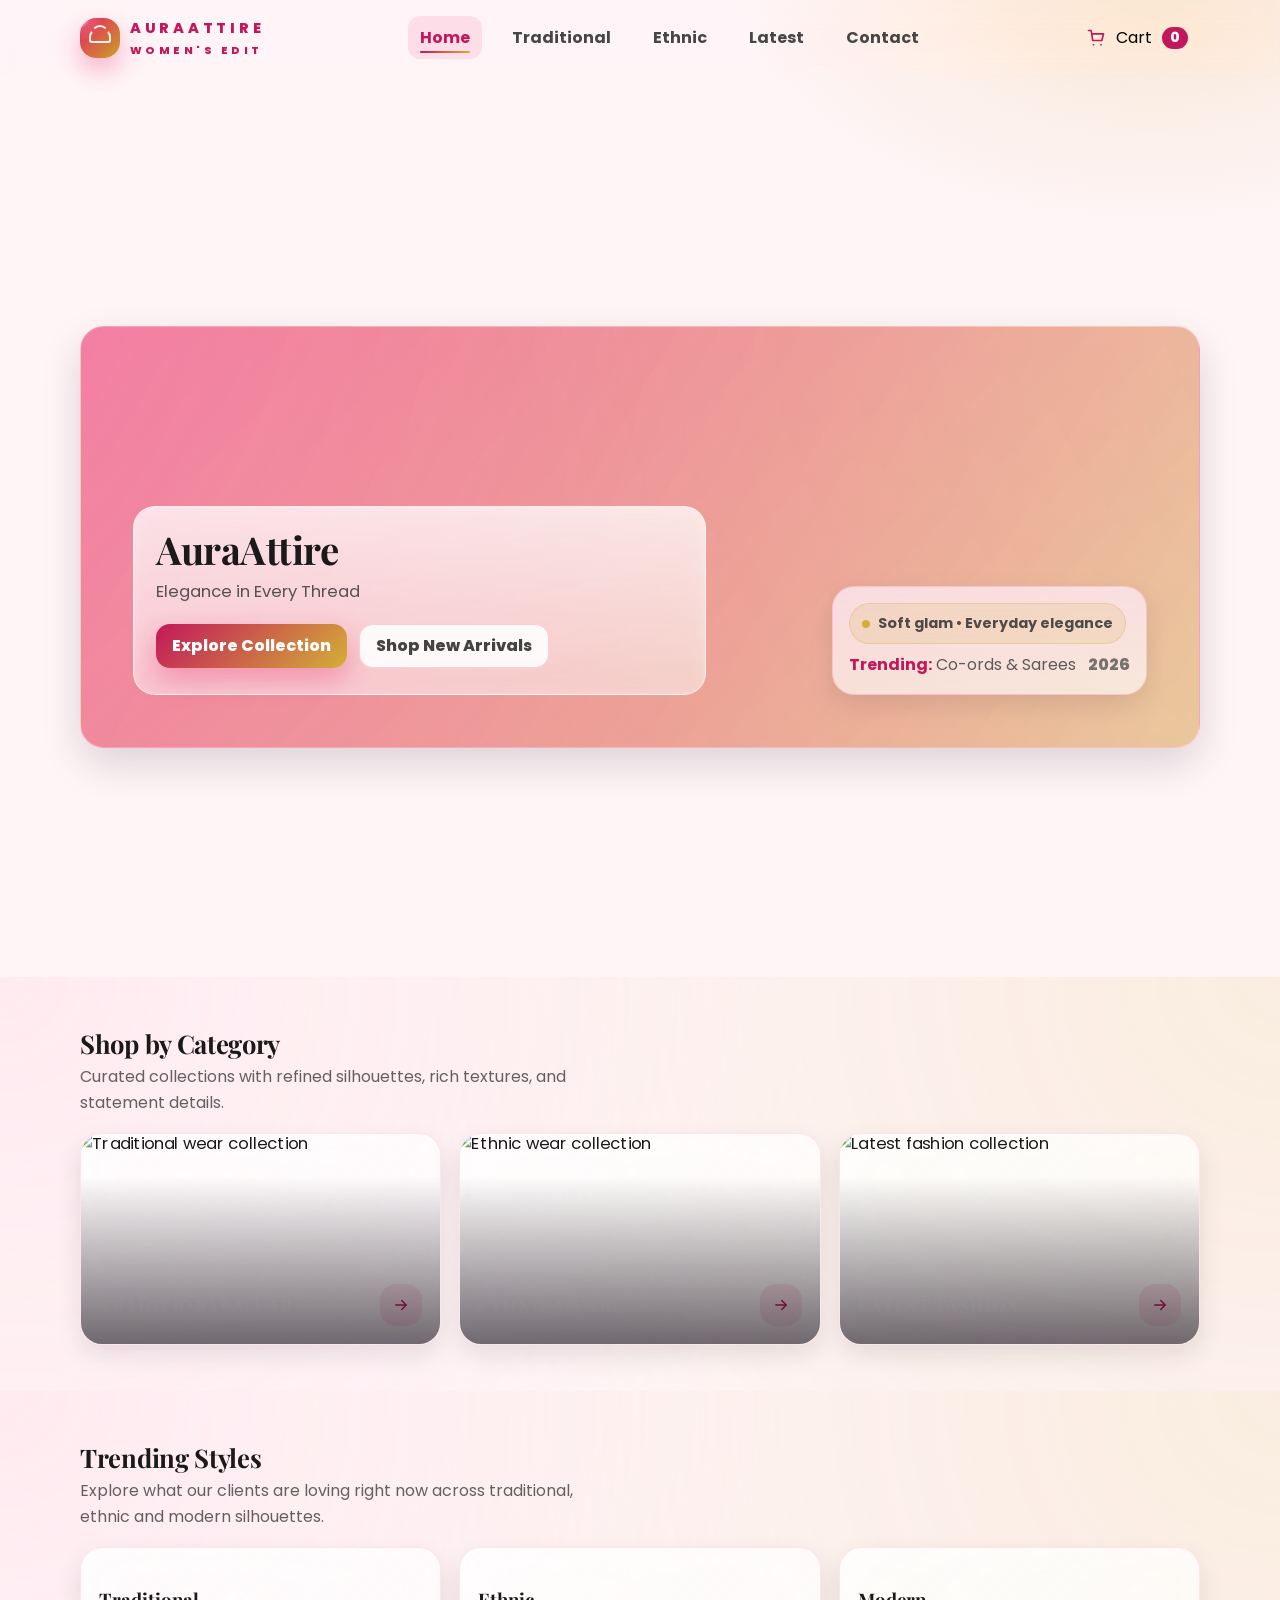
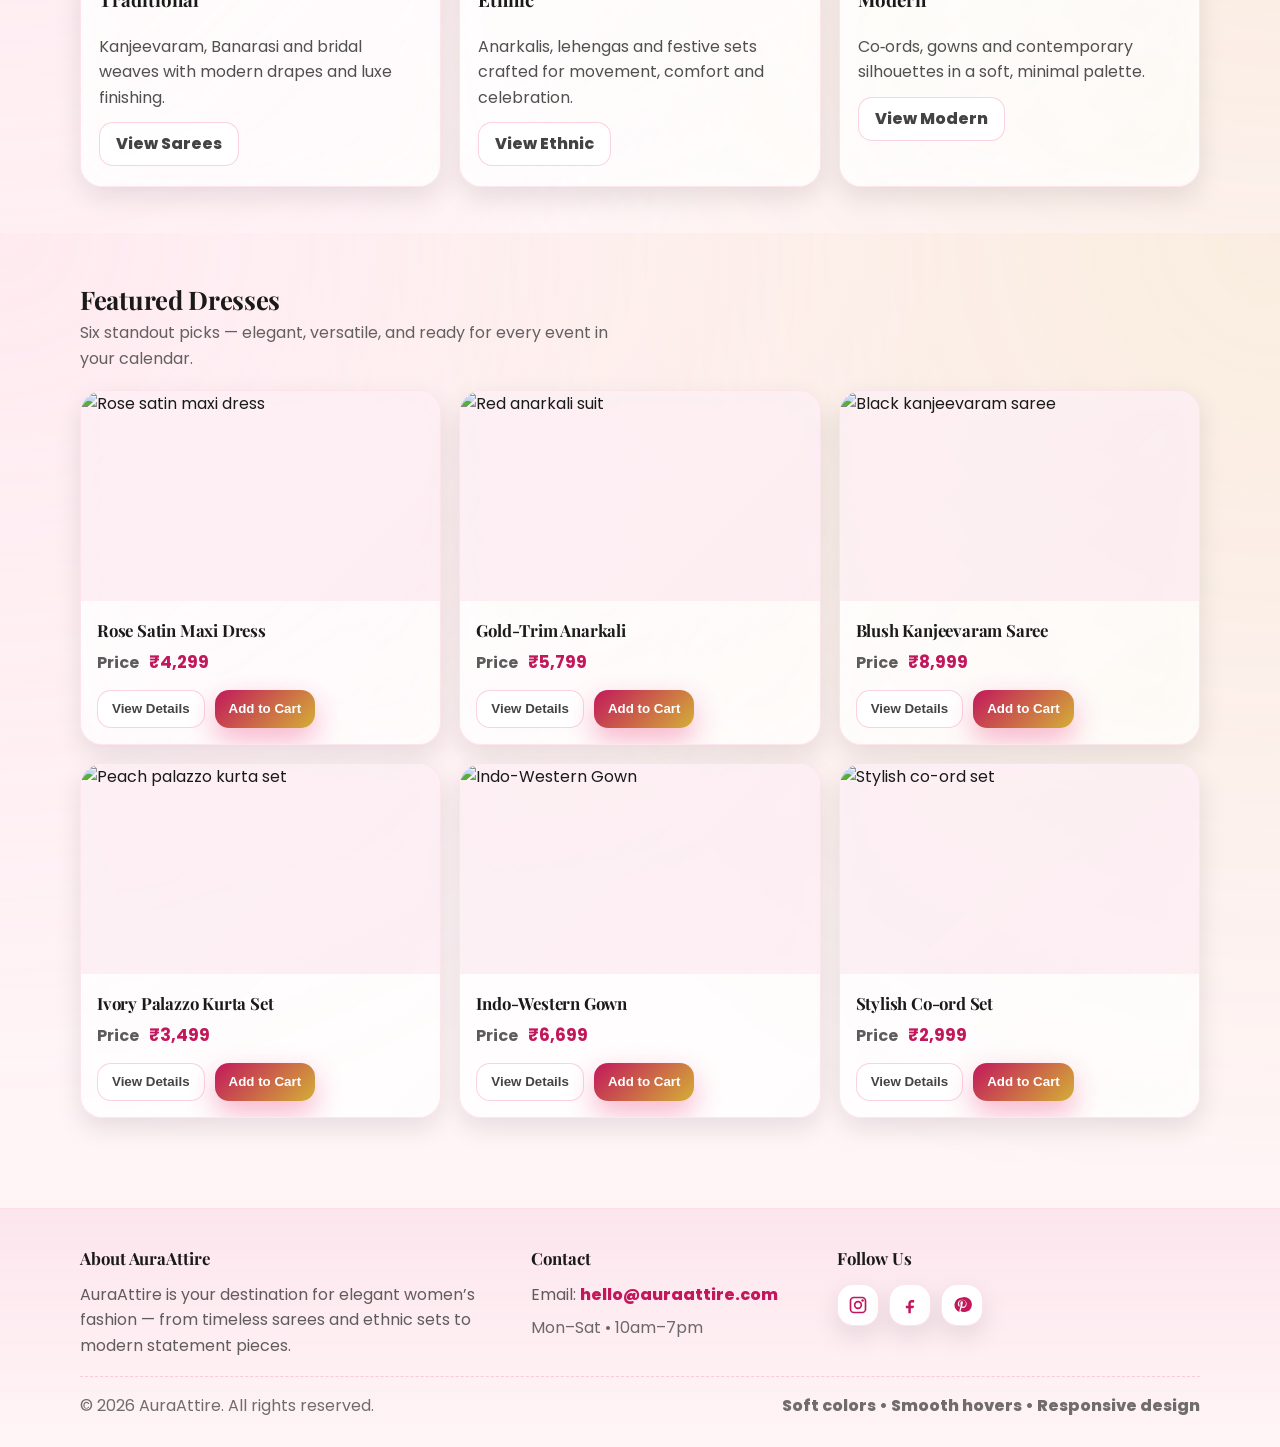
==== commit 72a650bd: "Replace image sources with local files" ====
--- a/index.html
+++ b/index.html
@@ -129,7 +129,7 @@
             <a class="card category-card" href="traditional.html">
               <div class="thumb">
                 <img
-                  src="https://images.unsplash.com/photo-1600185365483-26d7a4cc7519?auto=format&fit=crop&w=1200&q=80"
+                  src="images/kanjivaramsaree.jpg"
                   alt="Traditional wear collection"
                   loading="lazy"
                 />
@@ -154,7 +154,7 @@
             <a class="card category-card" href="ethnic.html">
               <div class="thumb">
                 <img
-                  src="https://images.unsplash.com/photo-1520975742035-66ee20023ba6?auto=format&fit=crop&w=1200&q=80"
+                  src="images/designerkurti.webp"
                   alt="Ethnic wear collection"
                   loading="lazy"
                 />
@@ -179,7 +179,7 @@
             <a class="card category-card" href="latest.html">
               <div class="thumb">
                 <img
-                  src="https://images.unsplash.com/photo-1520975682035-66ee20023ba6?auto=format&fit=crop&w=1200&q=80"
+                  src="images/westernparty.jpeg"
                   alt="Latest fashion collection"
                   loading="lazy"
                 />
@@ -260,7 +260,7 @@
             <article class="card product-card" data-name="Rose Satin Maxi Dress" data-price="₹4,299">
               <div class="thumb">
                 <img
-                  src="https://images.unsplash.com/photo-1520975867597-0e8a0c2c18b8?auto=format&fit=crop&w=1200&q=80"
+                  src="images/maxidress.webp"
                   alt="Rose satin maxi dress"
                   loading="lazy"
                 />
@@ -278,8 +278,8 @@
             <article class="card product-card" data-name="Gold-Trim Anarkali" data-price="₹5,799">
               <div class="thumb">
                 <img
-                  src="https://images.unsplash.com/photo-1542291026-7eec264c27ff?auto=format&fit=crop&w=1200&q=80"
-                  alt="Gold-trim anarkali suit"
+                  src="images/anarkalisuit.webp"
+                  alt="Red anarkali suit"
                   loading="lazy"
                 />
               </div>
@@ -296,8 +296,8 @@
             <article class="card product-card" data-name="Blush Kanjeevaram Saree" data-price="₹8,999">
               <div class="thumb">
                 <img
-                  src="https://images.unsplash.com/photo-1520975940101-3d0e38f8a1a2?auto=format&fit=crop&w=1200&q=80"
-                  alt="Blush kanjeevaram saree"
+                  src="images/kanjivaramsaree.jpg"
+                  alt="Black kanjeevaram saree"
                   loading="lazy"
                 />
               </div>
@@ -314,8 +314,8 @@
             <article class="card product-card" data-name="Ivory Palazzo Kurta Set" data-price="₹3,499">
               <div class="thumb">
                 <img
-                  src="https://images.unsplash.com/photo-1512436991641-6745cdb1723f?auto=format&fit=crop&w=1200&q=80"
-                  alt="Ivory palazzo kurta set"
+                  src="images/DL_PALAZZO_SET_MOB_BANNER.webp"
+                  alt="Peach palazzo kurta set"
                   loading="lazy"
                 />
               </div>
@@ -332,8 +332,8 @@
             <article class="card product-card" data-name="Indo‑Western Gown" data-price="₹6,699">
               <div class="thumb">
                 <img
-                  src="https://images.unsplash.com/photo-1520975939237-9a0b9f3dd5e0?auto=format&fit=crop&w=1200&q=80"
-                  alt="Indo-western gown"
+                  src="images/indowesterngown.jpg"
+                  alt="Indo-Western Gown"
                   loading="lazy"
                 />
               </div>
@@ -350,7 +350,7 @@
             <article class="card product-card" data-name="Stylish Co‑ord Set" data-price="₹2,999">
               <div class="thumb">
                 <img
-                  src="https://images.unsplash.com/photo-1520975909451-6e3f1d89c823?auto=format&fit=crop&w=1200&q=80"
+                  src="images/coordset.webp"
                   alt="Stylish co-ord set"
                   loading="lazy"
                 />
